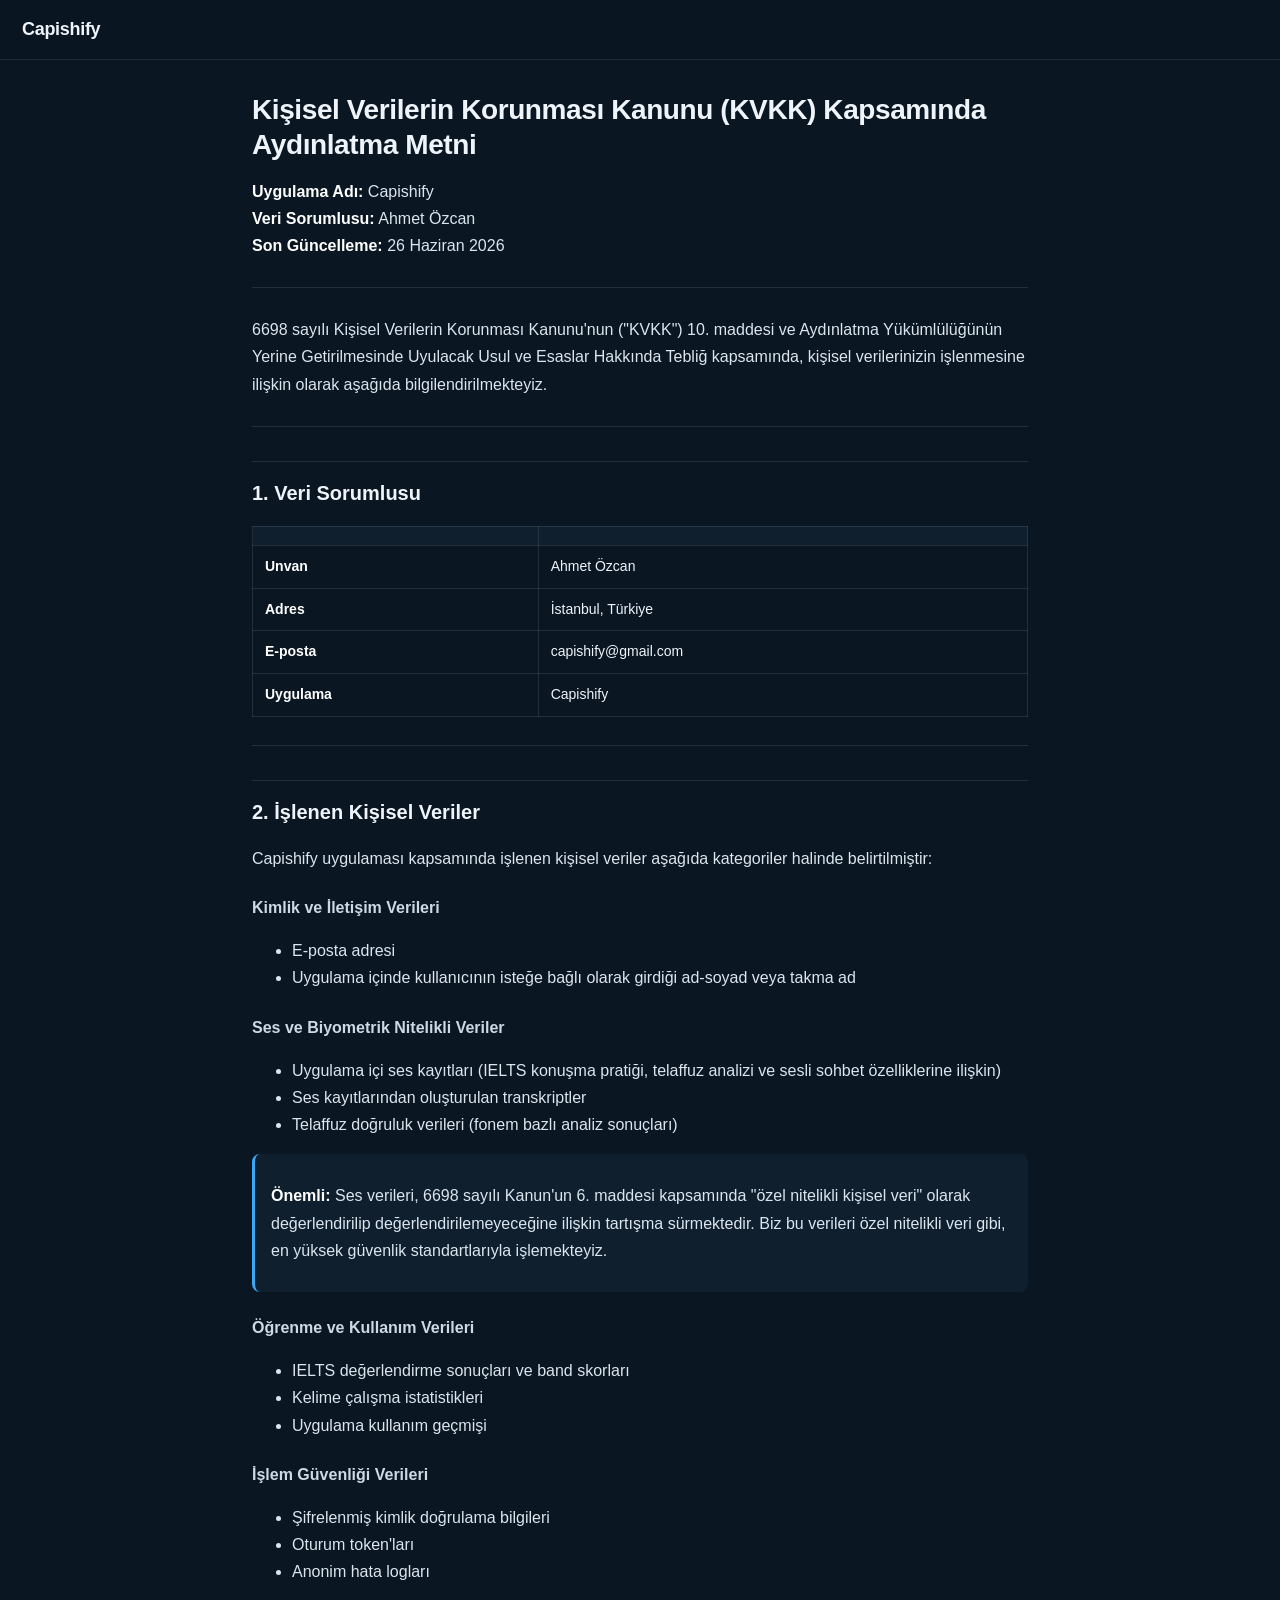
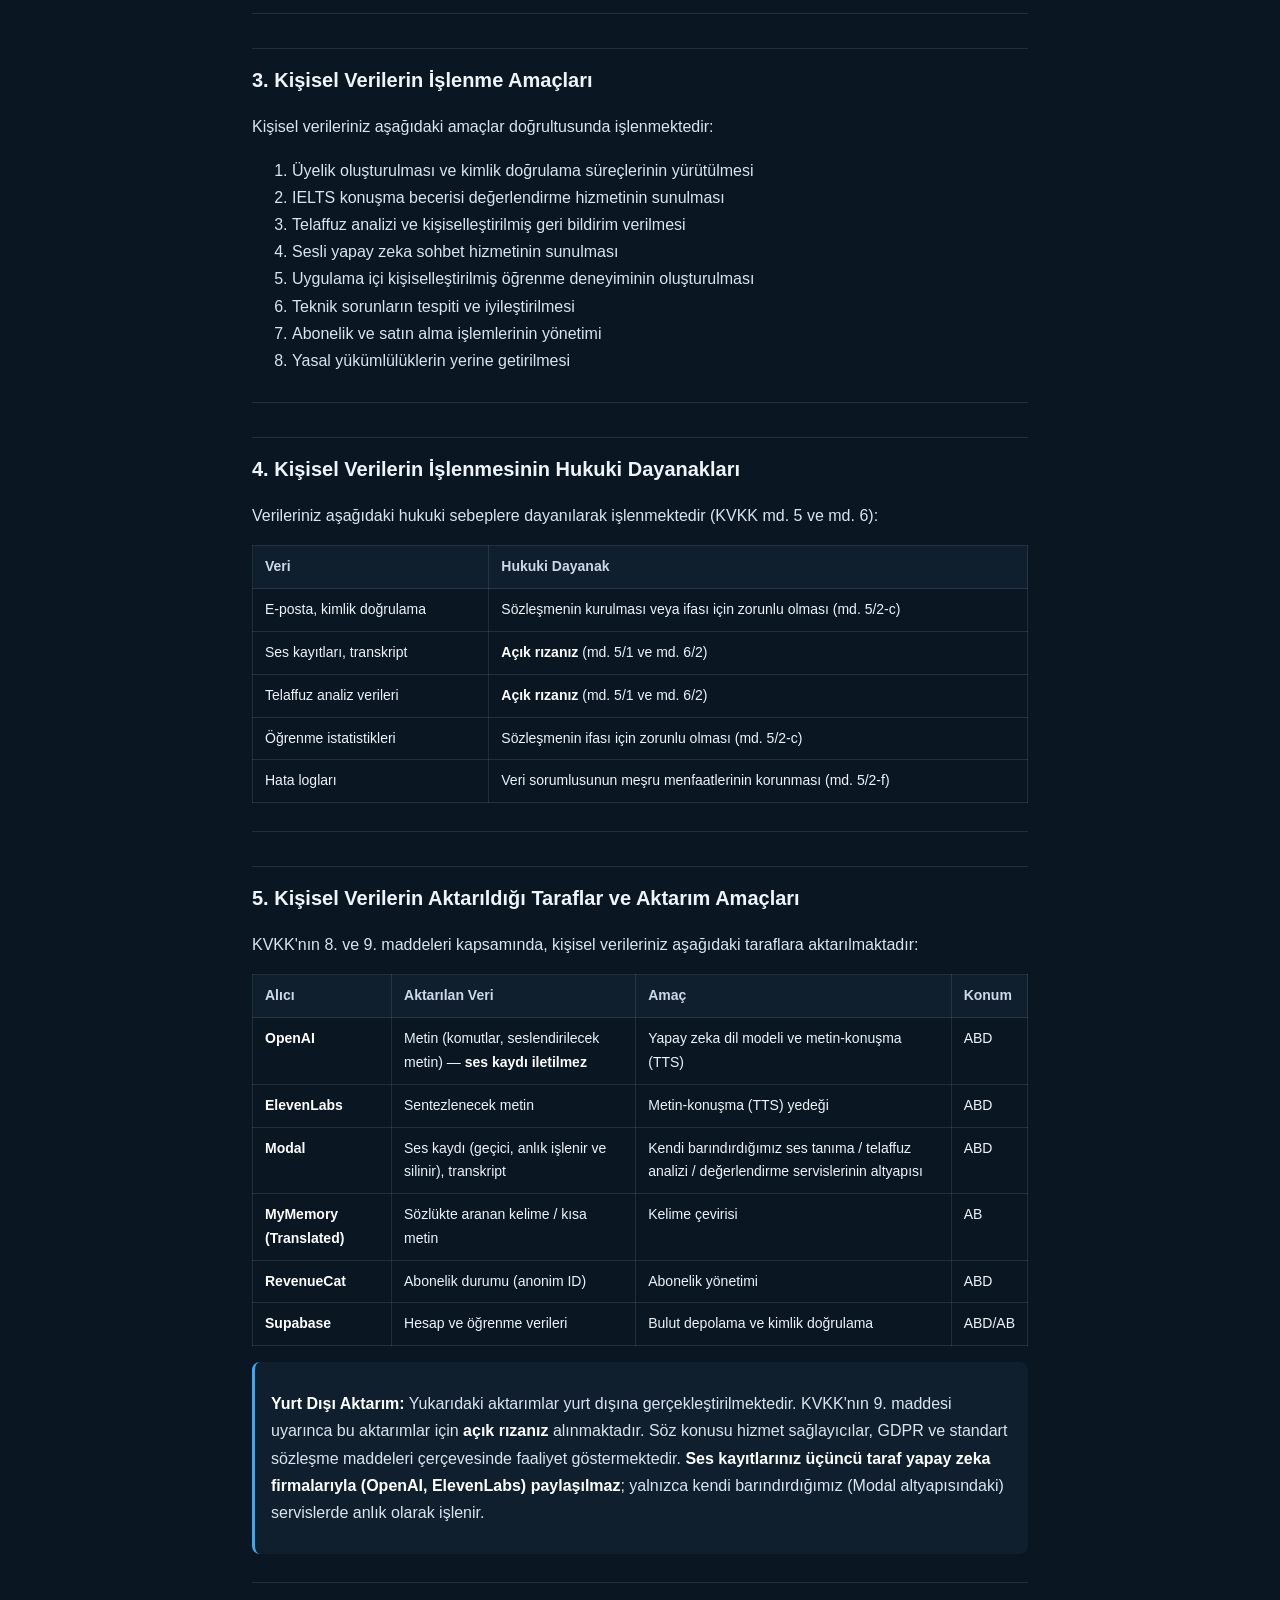
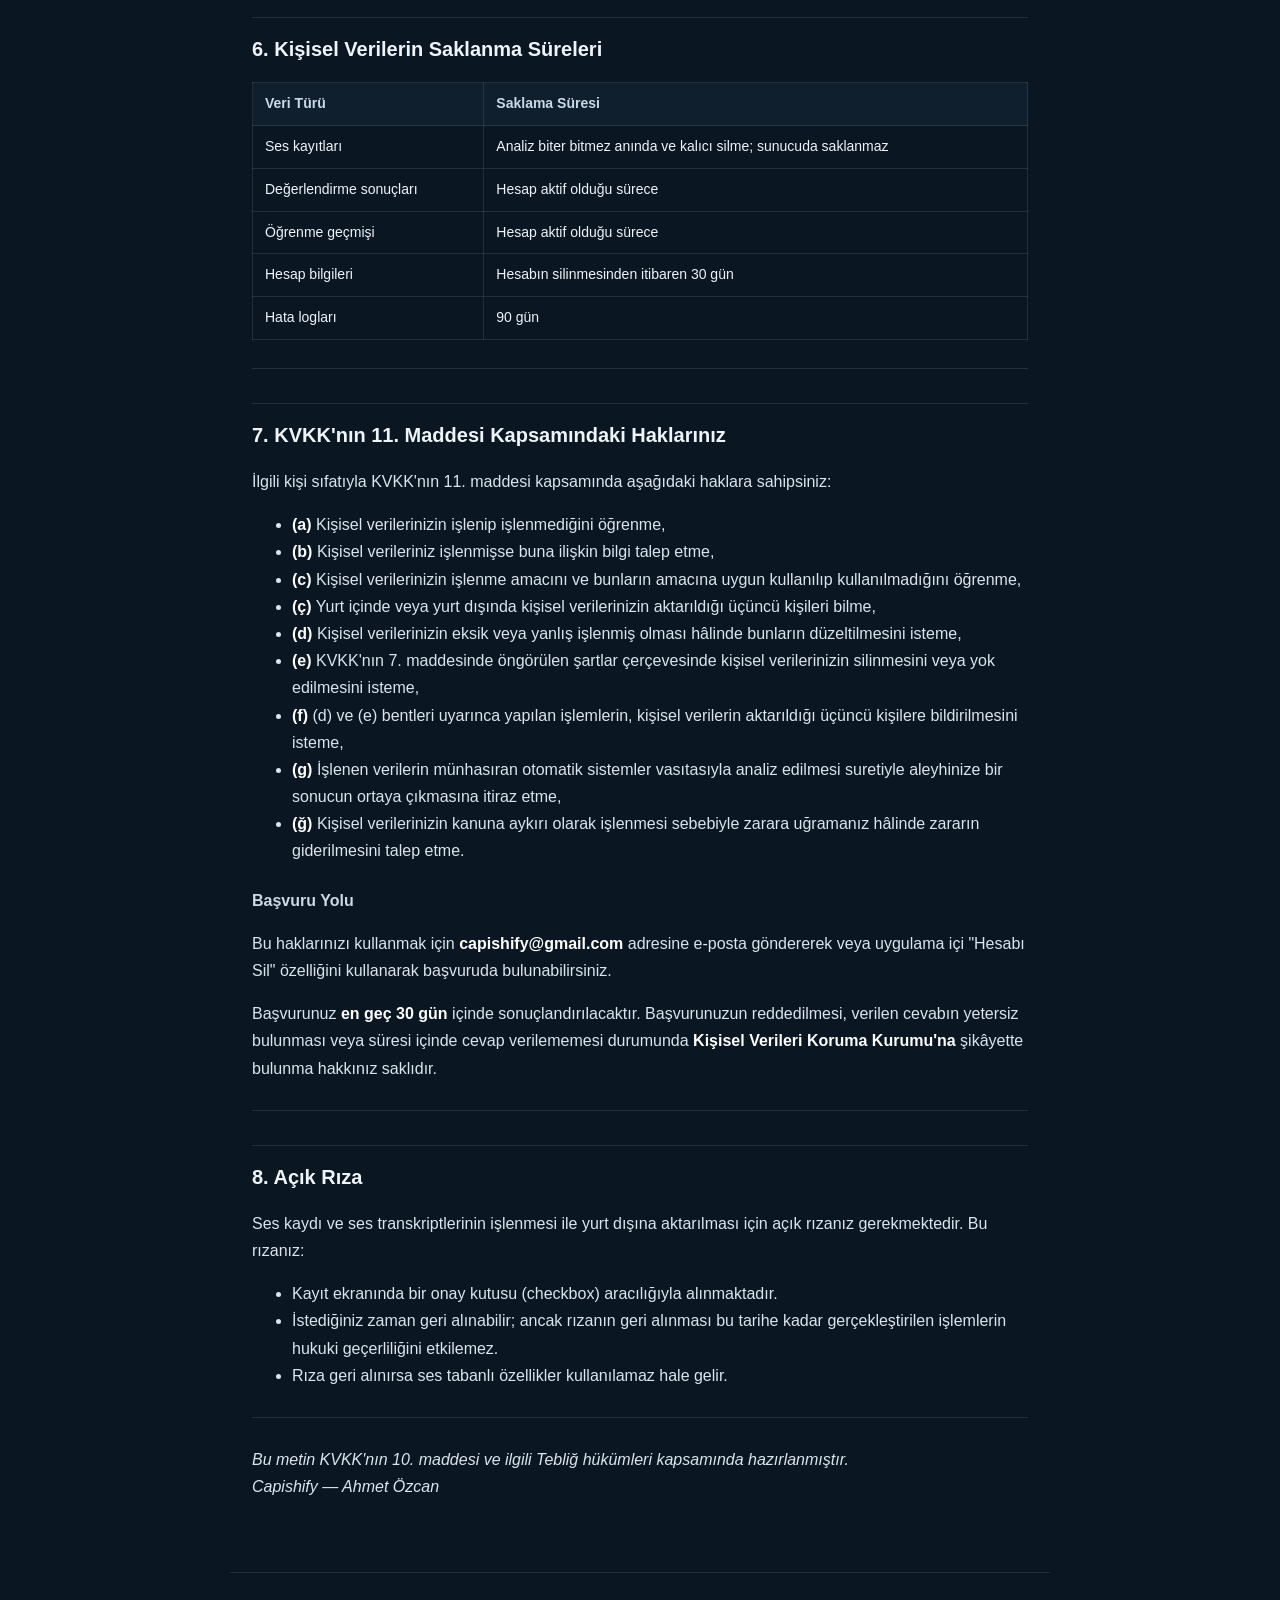
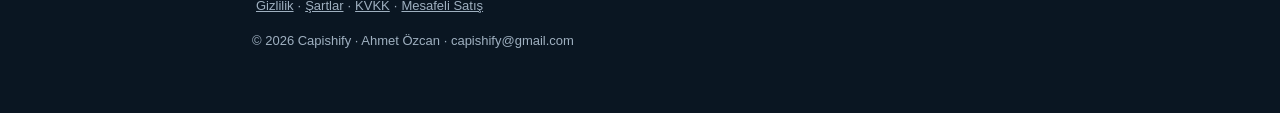
==== kvkk/index.html @ 981f5c18 "Add Capishify legal site for capishify.app (privacy, terms, KVKK, distance sales; TR+EN) Co-Authored" ====
<!DOCTYPE html>
<html lang="tr">
<head>
  <meta charset="utf-8" />
  <meta name="viewport" content="width=device-width, initial-scale=1" />
  <title>KVKK Aydınlatma Metni — Capishify</title>
  <link rel="stylesheet" href="/style.css" />
</head>
<body>
  <header class="site-header">
    <a class="brand" href="/">Capishify</a>
  </header>
  <main class="doc">
<h1>Kişisel Verilerin Korunması Kanunu (KVKK) Kapsamında Aydınlatma Metni</h1>
<p><strong>Uygulama Adı:</strong> Capishify<br />
<strong>Veri Sorumlusu:</strong> Ahmet Özcan<br />
<strong>Son Güncelleme:</strong> 26 Haziran 2026</p>
<hr />
<p>6698 sayılı Kişisel Verilerin Korunması Kanunu'nun ("KVKK") 10. maddesi ve Aydınlatma Yükümlülüğünün Yerine Getirilmesinde Uyulacak Usul ve Esaslar Hakkında Tebliğ kapsamında, kişisel verilerinizin işlenmesine ilişkin olarak aşağıda bilgilendirilmekteyiz.</p>
<hr />
<h2>1. Veri Sorumlusu</h2>
<table>
<thead>
<tr><th></th><th></th></tr>
</thead>
<tbody>
<tr><td><strong>Unvan</strong></td><td>Ahmet Özcan</td></tr>
<tr><td><strong>Adres</strong></td><td>İstanbul, Türkiye</td></tr>
<tr><td><strong>E-posta</strong></td><td>capishify@gmail.com</td></tr>
<tr><td><strong>Uygulama</strong></td><td>Capishify</td></tr>
</tbody>
</table>
<hr />
<h2>2. İşlenen Kişisel Veriler</h2>
<p>Capishify uygulaması kapsamında işlenen kişisel veriler aşağıda kategoriler halinde belirtilmiştir:</p>
<h3>Kimlik ve İletişim Verileri</h3>
<ul>
<li>E-posta adresi</li>
<li>Uygulama içinde kullanıcının isteğe bağlı olarak girdiği ad-soyad veya takma ad</li>
</ul>
<h3>Ses ve Biyometrik Nitelikli Veriler</h3>
<ul>
<li>Uygulama içi ses kayıtları (IELTS konuşma pratiği, telaffuz analizi ve sesli sohbet özelliklerine ilişkin)</li>
<li>Ses kayıtlarından oluşturulan transkriptler</li>
<li>Telaffuz doğruluk verileri (fonem bazlı analiz sonuçları)</li>
</ul>
<blockquote>
<p><strong>Önemli:</strong> Ses verileri, 6698 sayılı Kanun'un 6. maddesi kapsamında "özel nitelikli kişisel veri" olarak değerlendirilip değerlendirilemeyeceğine ilişkin tartışma sürmektedir. Biz bu verileri özel nitelikli veri gibi, en yüksek güvenlik standartlarıyla işlemekteyiz.</p>
</blockquote>
<h3>Öğrenme ve Kullanım Verileri</h3>
<ul>
<li>IELTS değerlendirme sonuçları ve band skorları</li>
<li>Kelime çalışma istatistikleri</li>
<li>Uygulama kullanım geçmişi</li>
</ul>
<h3>İşlem Güvenliği Verileri</h3>
<ul>
<li>Şifrelenmiş kimlik doğrulama bilgileri</li>
<li>Oturum token'ları</li>
<li>Anonim hata logları</li>
</ul>
<hr />
<h2>3. Kişisel Verilerin İşlenme Amaçları</h2>
<p>Kişisel verileriniz aşağıdaki amaçlar doğrultusunda işlenmektedir:</p>
<ol>
<li>Üyelik oluşturulması ve kimlik doğrulama süreçlerinin yürütülmesi</li>
<li>IELTS konuşma becerisi değerlendirme hizmetinin sunulması</li>
<li>Telaffuz analizi ve kişiselleştirilmiş geri bildirim verilmesi</li>
<li>Sesli yapay zeka sohbet hizmetinin sunulması</li>
<li>Uygulama içi kişiselleştirilmiş öğrenme deneyiminin oluşturulması</li>
<li>Teknik sorunların tespiti ve iyileştirilmesi</li>
<li>Abonelik ve satın alma işlemlerinin yönetimi</li>
<li>Yasal yükümlülüklerin yerine getirilmesi</li>
</ol>
<hr />
<h2>4. Kişisel Verilerin İşlenmesinin Hukuki Dayanakları</h2>
<p>Verileriniz aşağıdaki hukuki sebeplere dayanılarak işlenmektedir (KVKK md. 5 ve md. 6):</p>
<table>
<thead>
<tr><th>Veri</th><th>Hukuki Dayanak</th></tr>
</thead>
<tbody>
<tr><td>E-posta, kimlik doğrulama</td><td>Sözleşmenin kurulması veya ifası için zorunlu olması (md. 5/2-c)</td></tr>
<tr><td>Ses kayıtları, transkript</td><td><strong>Açık rızanız</strong> (md. 5/1 ve md. 6/2)</td></tr>
<tr><td>Telaffuz analiz verileri</td><td><strong>Açık rızanız</strong> (md. 5/1 ve md. 6/2)</td></tr>
<tr><td>Öğrenme istatistikleri</td><td>Sözleşmenin ifası için zorunlu olması (md. 5/2-c)</td></tr>
<tr><td>Hata logları</td><td>Veri sorumlusunun meşru menfaatlerinin korunması (md. 5/2-f)</td></tr>
</tbody>
</table>
<hr />
<h2>5. Kişisel Verilerin Aktarıldığı Taraflar ve Aktarım Amaçları</h2>
<p>KVKK'nın 8. ve 9. maddeleri kapsamında, kişisel verileriniz aşağıdaki taraflara aktarılmaktadır:</p>
<table>
<thead>
<tr><th>Alıcı</th><th>Aktarılan Veri</th><th>Amaç</th><th>Konum</th></tr>
</thead>
<tbody>
<tr><td><strong>OpenAI</strong></td><td>Metin (komutlar, seslendirilecek metin) — <strong>ses kaydı iletilmez</strong></td><td>Yapay zeka dil modeli ve metin-konuşma (TTS)</td><td>ABD</td></tr>
<tr><td><strong>ElevenLabs</strong></td><td>Sentezlenecek metin</td><td>Metin-konuşma (TTS) yedeği</td><td>ABD</td></tr>
<tr><td><strong>Modal</strong></td><td>Ses kaydı (geçici, anlık işlenir ve silinir), transkript</td><td>Kendi barındırdığımız ses tanıma / telaffuz analizi / değerlendirme servislerinin altyapısı</td><td>ABD</td></tr>
<tr><td><strong>MyMemory (Translated)</strong></td><td>Sözlükte aranan kelime / kısa metin</td><td>Kelime çevirisi</td><td>AB</td></tr>
<tr><td><strong>RevenueCat</strong></td><td>Abonelik durumu (anonim ID)</td><td>Abonelik yönetimi</td><td>ABD</td></tr>
<tr><td><strong>Supabase</strong></td><td>Hesap ve öğrenme verileri</td><td>Bulut depolama ve kimlik doğrulama</td><td>ABD/AB</td></tr>
</tbody>
</table>
<blockquote>
<p><strong>Yurt Dışı Aktarım:</strong> Yukarıdaki aktarımlar yurt dışına gerçekleştirilmektedir. KVKK'nın 9. maddesi uyarınca bu aktarımlar için <strong>açık rızanız</strong> alınmaktadır. Söz konusu hizmet sağlayıcılar, GDPR ve standart sözleşme maddeleri çerçevesinde faaliyet göstermektedir. <strong>Ses kayıtlarınız üçüncü taraf yapay zeka firmalarıyla (OpenAI, ElevenLabs) paylaşılmaz</strong>; yalnızca kendi barındırdığımız (Modal altyapısındaki) servislerde anlık olarak işlenir.</p>
</blockquote>
<hr />
<h2>6. Kişisel Verilerin Saklanma Süreleri</h2>
<table>
<thead>
<tr><th>Veri Türü</th><th>Saklama Süresi</th></tr>
</thead>
<tbody>
<tr><td>Ses kayıtları</td><td>Analiz biter bitmez anında ve kalıcı silme; sunucuda saklanmaz</td></tr>
<tr><td>Değerlendirme sonuçları</td><td>Hesap aktif olduğu sürece</td></tr>
<tr><td>Öğrenme geçmişi</td><td>Hesap aktif olduğu sürece</td></tr>
<tr><td>Hesap bilgileri</td><td>Hesabın silinmesinden itibaren 30 gün</td></tr>
<tr><td>Hata logları</td><td>90 gün</td></tr>
</tbody>
</table>
<hr />
<h2>7. KVKK'nın 11. Maddesi Kapsamındaki Haklarınız</h2>
<p>İlgili kişi sıfatıyla KVKK'nın 11. maddesi kapsamında aşağıdaki haklara sahipsiniz:</p>
<ul>
<li><strong>(a)</strong> Kişisel verilerinizin işlenip işlenmediğini öğrenme,</li>
<li><strong>(b)</strong> Kişisel verileriniz işlenmişse buna ilişkin bilgi talep etme,</li>
<li><strong>(c)</strong> Kişisel verilerinizin işlenme amacını ve bunların amacına uygun kullanılıp kullanılmadığını öğrenme,</li>
<li><strong>(ç)</strong> Yurt içinde veya yurt dışında kişisel verilerinizin aktarıldığı üçüncü kişileri bilme,</li>
<li><strong>(d)</strong> Kişisel verilerinizin eksik veya yanlış işlenmiş olması hâlinde bunların düzeltilmesini isteme,</li>
<li><strong>(e)</strong> KVKK'nın 7. maddesinde öngörülen şartlar çerçevesinde kişisel verilerinizin silinmesini veya yok edilmesini isteme,</li>
<li><strong>(f)</strong> (d) ve (e) bentleri uyarınca yapılan işlemlerin, kişisel verilerin aktarıldığı üçüncü kişilere bildirilmesini isteme,</li>
<li><strong>(g)</strong> İşlenen verilerin münhasıran otomatik sistemler vasıtasıyla analiz edilmesi suretiyle aleyhinize bir sonucun ortaya çıkmasına itiraz etme,</li>
<li><strong>(ğ)</strong> Kişisel verilerinizin kanuna aykırı olarak işlenmesi sebebiyle zarara uğramanız hâlinde zararın giderilmesini talep etme.</li>
</ul>
<h3>Başvuru Yolu</h3>
<p>Bu haklarınızı kullanmak için <strong>capishify@gmail.com</strong> adresine e-posta göndererek veya uygulama içi "Hesabı Sil" özelliğini kullanarak başvuruda bulunabilirsiniz.</p>
<p>Başvurunuz <strong>en geç 30 gün</strong> içinde sonuçlandırılacaktır. Başvurunuzun reddedilmesi, verilen cevabın yetersiz bulunması veya süresi içinde cevap verilememesi durumunda <strong>Kişisel Verileri Koruma Kurumu'na</strong> şikâyette bulunma hakkınız saklıdır.</p>
<hr />
<h2>8. Açık Rıza</h2>
<p>Ses kaydı ve ses transkriptlerinin işlenmesi ile yurt dışına aktarılması için açık rızanız gerekmektedir. Bu rızanız:</p>
<ul>
<li>Kayıt ekranında bir onay kutusu (checkbox) aracılığıyla alınmaktadır.</li>
<li>İstediğiniz zaman geri alınabilir; ancak rızanın geri alınması bu tarihe kadar gerçekleştirilen işlemlerin hukuki geçerliliğini etkilemez.</li>
<li>Rıza geri alınırsa ses tabanlı özellikler kullanılamaz hale gelir.</li>
</ul>
<hr />
<p><em>Bu metin KVKK'nın 10. maddesi ve ilgili Tebliğ hükümleri kapsamında hazırlanmıştır.</em><br />
<em>Capishify — Ahmet Özcan</em></p>
  </main>
  <footer class="site-footer">
    <a href="/privacy/">Gizlilik</a>·<a href="/terms/">Şartlar</a>·<a href="/kvkk/">KVKK</a>·<a href="/mesafeli-satis/">Mesafeli Satış</a>
    <p>© 2026 Capishify · Ahmet Özcan · capishify@gmail.com</p>
  </footer>
</body>
</html>
---- style.css ----
:root {
  --bg: #0a1622;
  --bg2: #0f1f2e;
  --text: #eef4fa;
  --dim: #9fb0c0;
  --accent: #3da7f0;
  --border: rgba(255, 255, 255, 0.10);
}
* { box-sizing: border-box; }
body {
  margin: 0;
  background: var(--bg);
  color: var(--text);
  font: 16px/1.7 -apple-system, "Segoe UI", Roboto, Helvetica, Arial, sans-serif;
}
a { color: var(--accent); }

.site-header {
  display: flex;
  justify-content: space-between;
  align-items: center;
  gap: 12px;
  padding: 14px 22px;
  border-bottom: 1px solid var(--border);
  position: sticky;
  top: 0;
  background: rgba(10, 22, 34, 0.92);
  backdrop-filter: blur(8px);
}
.brand {
  font-weight: 800;
  font-size: 18px;
  color: var(--text);
  text-decoration: none;
  letter-spacing: -0.3px;
}
.lang-toggle { font-size: 14px; color: var(--accent); text-decoration: none; }

main.doc { max-width: 820px; margin: 0 auto; padding: 32px 22px 56px; }
.doc h1 { font-size: 28px; line-height: 1.25; margin: 0 0 10px; letter-spacing: -0.4px; }
.doc h2 {
  font-size: 20px;
  margin: 34px 0 10px;
  padding-top: 14px;
  border-top: 1px solid var(--border);
}
.doc h3 { font-size: 16px; margin: 22px 0 8px; color: #cdd9e5; }
.doc p, .doc li { color: #dbe5ee; }
.doc strong { color: #fff; }
.doc blockquote {
  margin: 16px 0;
  padding: 12px 16px;
  background: var(--bg2);
  border-left: 3px solid var(--accent);
  border-radius: 8px;
  color: var(--dim);
}
.doc table { width: 100%; border-collapse: collapse; margin: 16px 0; font-size: 14px; }
.doc th, .doc td { border: 1px solid var(--border); padding: 9px 12px; text-align: left; vertical-align: top; }
.doc th { background: var(--bg2); color: #cdd9e5; }
.doc hr { border: 0; border-top: 1px solid var(--border); margin: 28px 0; }
.doc code { background: var(--bg2); padding: 2px 6px; border-radius: 5px; font-size: 14px; }

.site-footer {
  max-width: 820px;
  margin: 0 auto;
  padding: 22px 22px 48px;
  border-top: 1px solid var(--border);
  color: var(--dim);
  font-size: 13px;
}
.site-footer a { color: var(--dim); margin: 0 4px; }

@media (max-width: 600px) {
  main.doc { padding: 22px 16px 44px; }
  .doc h1 { font-size: 24px; }
  .doc table { font-size: 13px; }
}
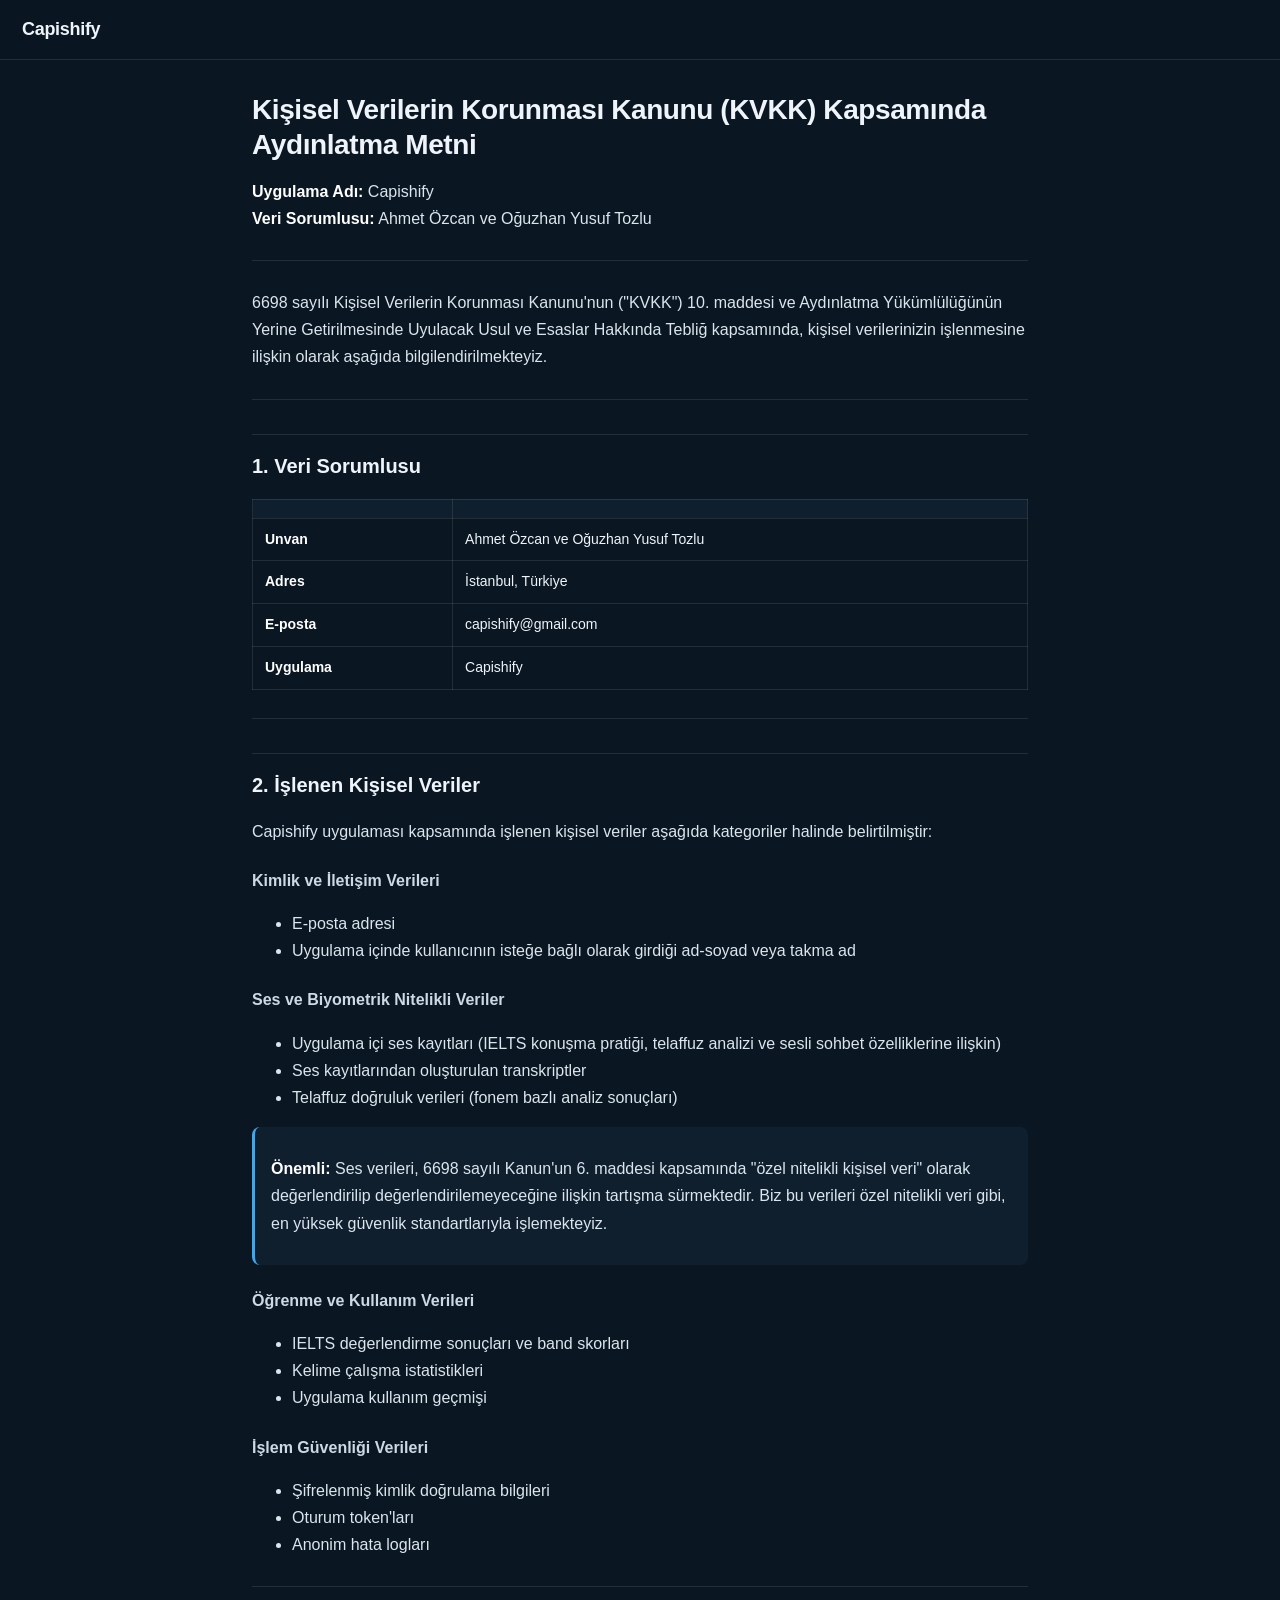
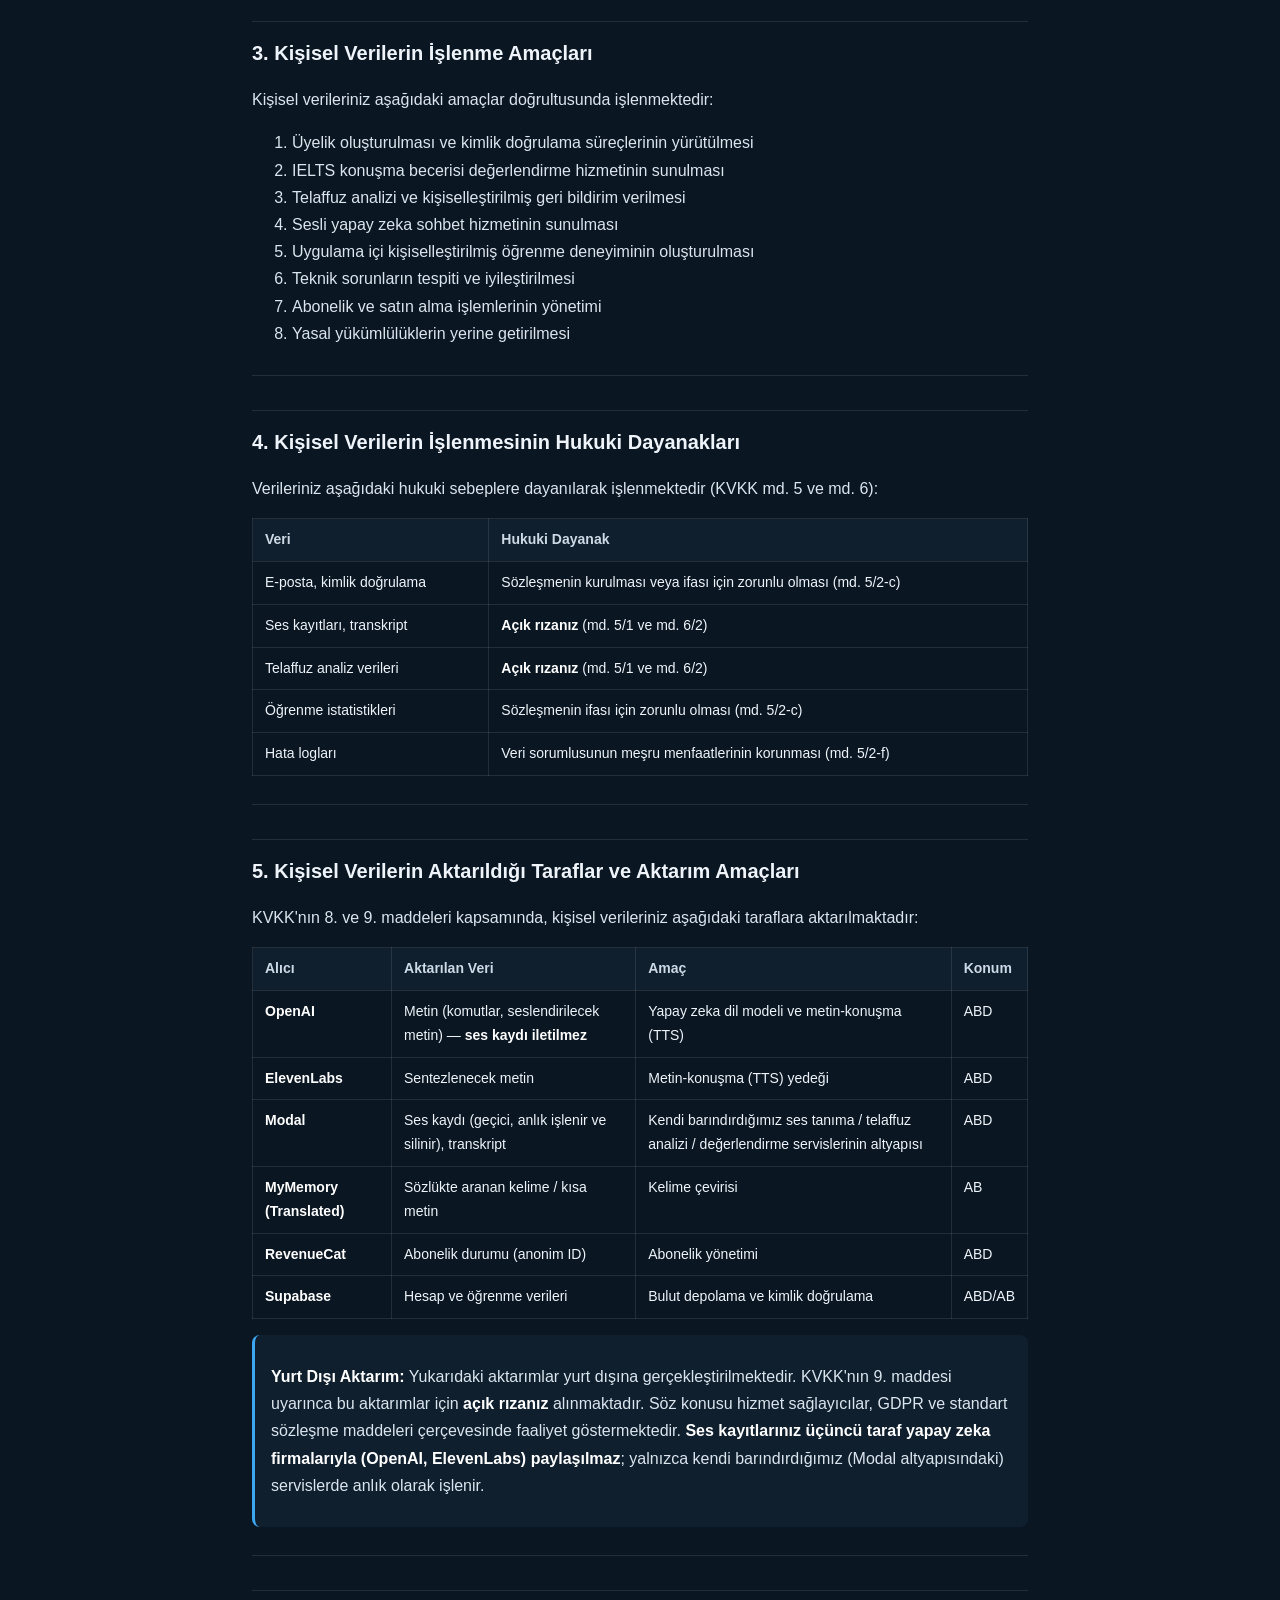
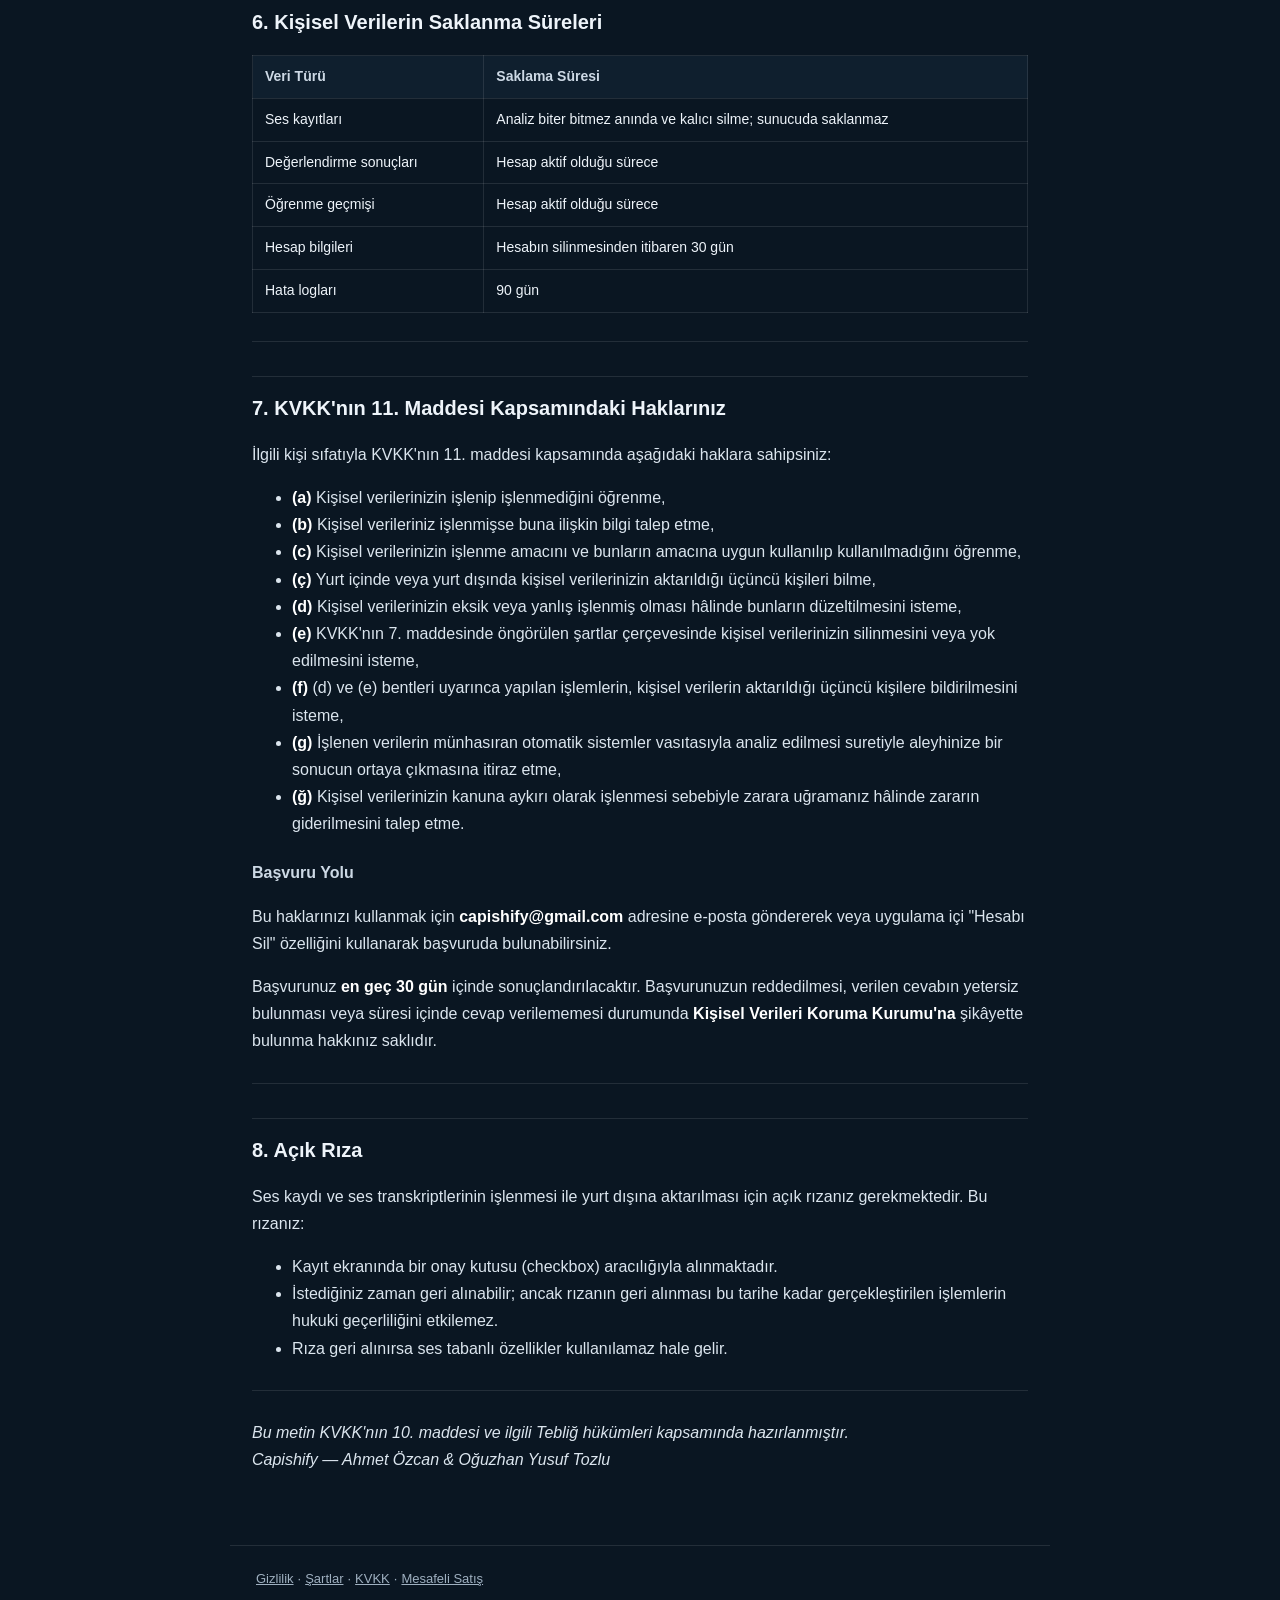
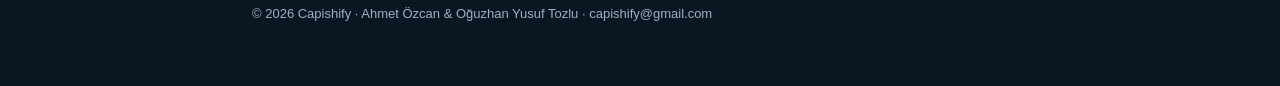
==== commit 71dde666: "Son" ====
--- a/kvkk/index.html
+++ b/kvkk/index.html
@@ -13,8 +13,7 @@
   <main class="doc">
 <h1>Kişisel Verilerin Korunması Kanunu (KVKK) Kapsamında Aydınlatma Metni</h1>
 <p><strong>Uygulama Adı:</strong> Capishify<br />
-<strong>Veri Sorumlusu:</strong> Ahmet Özcan<br />
-<strong>Son Güncelleme:</strong> 26 Haziran 2026</p>
+<strong>Veri Sorumlusu:</strong> Ahmet Özcan ve Oğuzhan Yusuf Tozlu</p>
 <hr />
 <p>6698 sayılı Kişisel Verilerin Korunması Kanunu'nun ("KVKK") 10. maddesi ve Aydınlatma Yükümlülüğünün Yerine Getirilmesinde Uyulacak Usul ve Esaslar Hakkında Tebliğ kapsamında, kişisel verilerinizin işlenmesine ilişkin olarak aşağıda bilgilendirilmekteyiz.</p>
 <hr />
@@ -24,7 +23,7 @@
 <tr><th></th><th></th></tr>
 </thead>
 <tbody>
-<tr><td><strong>Unvan</strong></td><td>Ahmet Özcan</td></tr>
+<tr><td><strong>Unvan</strong></td><td>Ahmet Özcan ve Oğuzhan Yusuf Tozlu</td></tr>
 <tr><td><strong>Adres</strong></td><td>İstanbul, Türkiye</td></tr>
 <tr><td><strong>E-posta</strong></td><td>capishify@gmail.com</td></tr>
 <tr><td><strong>Uygulama</strong></td><td>Capishify</td></tr>
@@ -147,11 +146,11 @@
 </ul>
 <hr />
 <p><em>Bu metin KVKK'nın 10. maddesi ve ilgili Tebliğ hükümleri kapsamında hazırlanmıştır.</em><br />
-<em>Capishify — Ahmet Özcan</em></p>
+<em>Capishify — Ahmet Özcan &amp; Oğuzhan Yusuf Tozlu</em></p>
   </main>
   <footer class="site-footer">
     <a href="/privacy/">Gizlilik</a>·<a href="/terms/">Şartlar</a>·<a href="/kvkk/">KVKK</a>·<a href="/mesafeli-satis/">Mesafeli Satış</a>
-    <p>© 2026 Capishify · Ahmet Özcan · capishify@gmail.com</p>
+    <p>© 2026 Capishify · Ahmet Özcan &amp; Oğuzhan Yusuf Tozlu · capishify@gmail.com</p>
   </footer>
 </body>
 </html>
